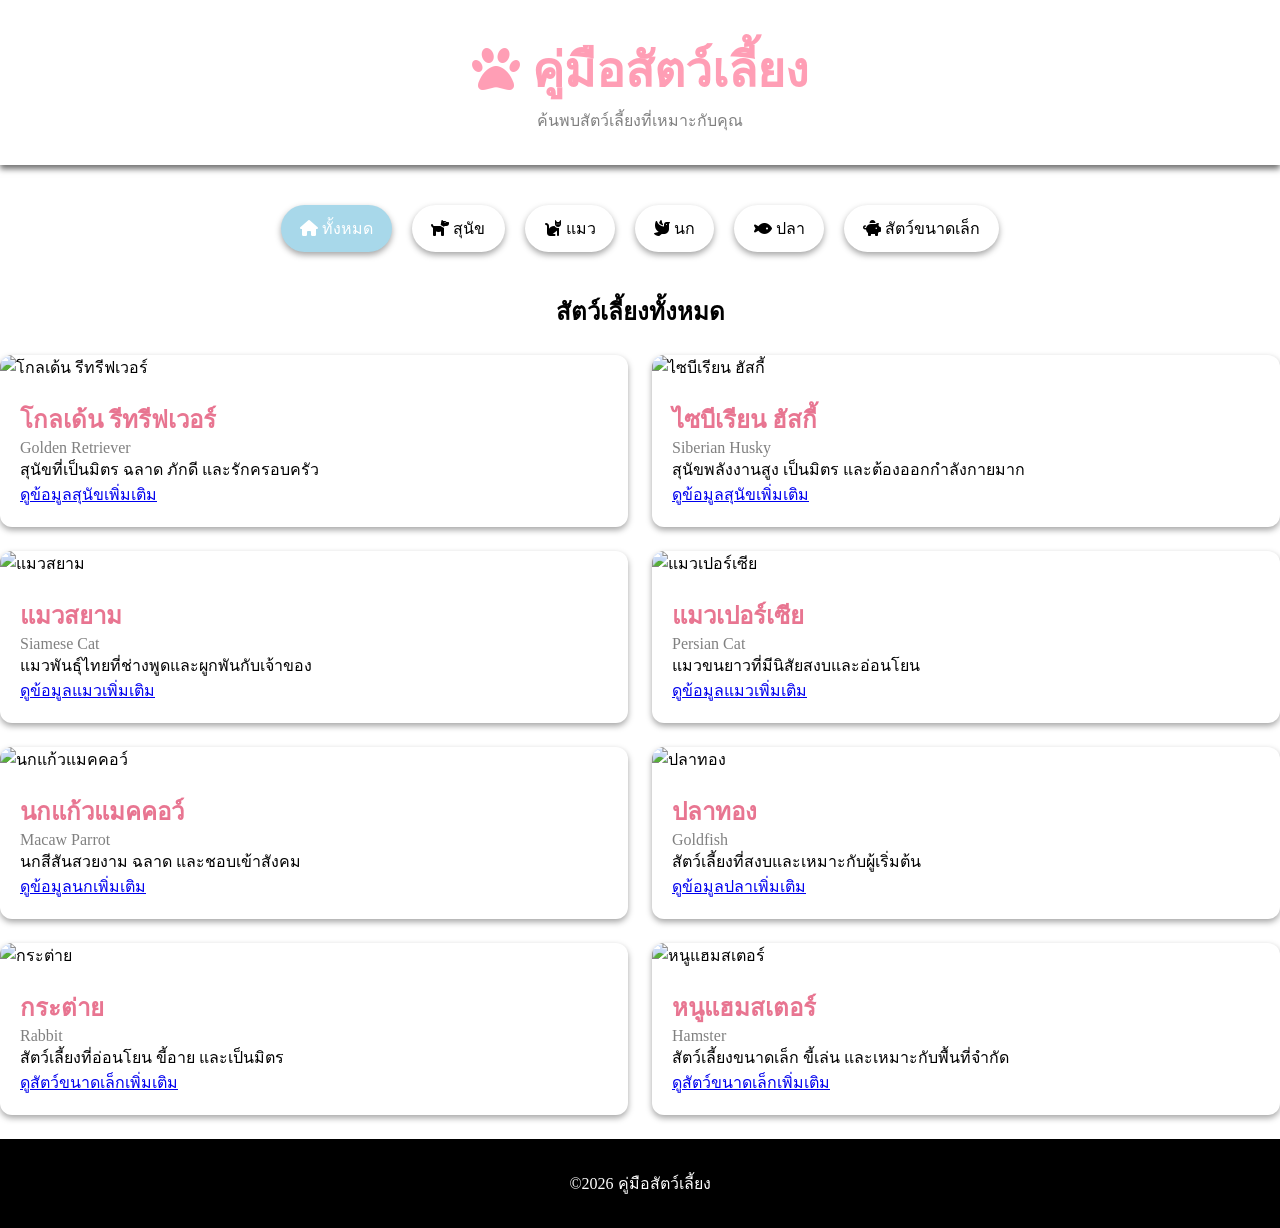
==== Pets01/index.html @ a149f825 "pets01" ====
<!DOCTYPE html>
<html lang="en">

<head>
    <meta charset="UTF-8">
    <meta name="viewport" content="width=device-width, initial-scale=1.0">
    <title>คู่มือสัตว์เลี้ยง</title>
    <link rel="stylesheet" href="css/style.css">
    <!-- Font Awesome Icons -->
    <link rel="stylesheet" href="https://cdnjs.cloudflare.com/ajax/libs/font-awesome/6.7.2/css/all.min.css">
</head>

<body>
    <header class="header">
        <div class="header-content">
            <h1 class="header-title"><i class="fa-solid fa-paw"></i> คู่มือสัตว์เลี้ยง</h1>
            <p class="header-subtitle">ค้นพบสัตว์เลี้ยงที่เหมาะกับคุณ</p>
        </div>
    </header>

    <!-----------Navber---------->
    <nav>
        <a href="index.html" class="active"><i class="fa-solid fa-house"></i> ทั้งหมด</a>
        <a href="Dog.html"><i class="fa-solid fa-dog"></i> สุนัข</a>
        <a href="Cat.html"><i class="fa-solid fa-cat"></i> แมว</a>
        <a href="Bird.html"><i class="fa-solid fa-dove"></i> นก</a>
        <a href="Fish.html"><i class="fa-solid fa-fish"></i> ปลา</a>
        <a href="small-pets.html"><i class="fa-solid fa-piggy-bank"></i> สัตว์ขนาดเล็ก</a>

    </nav>



    <main class="container">
        <h2 class="page-title">สัตว์เลี้ยงทั้งหมด</h2>



        <div class="pet-grid">
            <article class="pet-card">
                <img src="https://images.unsplash.com/photo-1734966213753-1b361564bab4?auto=format&amp;fit=crop&amp;w=1080&amp;q=80"
                    alt="โกลเด้น รีทรีฟเวอร์">

                <div class="pet-content">
                    <h2>โกลเด้น รีทรีฟเวอร์</h2>
                    <p class="breed">Golden Retriever</p>
                    <p>สุนัขที่เป็นมิตร ฉลาด ภักดี และรักครอบครัว</p>
                    <p><a href="dog.html">ดูข้อมูลสุนัขเพิ่มเติม</a></p>
                </div>
            </article>

            <article class="pet-card">
                <img src="https://images.unsplash.com/photo-1590419690008-905895e8fe0d?auto=format&amp;fit=crop&amp;w=1080&amp;q=80"
                    alt="ไซบีเรียน ฮัสกี้">

                <div class="pet-content">
                    <h2>ไซบีเรียน ฮัสกี้</h2>
                    <p class="breed">Siberian Husky</p>
                    <p>สุนัขพลังงานสูง เป็นมิตร และต้องออกกำลังกายมาก</p>
                    <p><a href="dog.html">ดูข้อมูลสุนัขเพิ่มเติม</a></p>
                </div>
            </article>

            <article class="pet-card">
                <img src="https://images.unsplash.com/photo-1568152950566-c1bf43f4ab28?auto=format&amp;fit=crop&amp;w=1080&amp;q=80"
                    alt="แมวสยาม">

                <div class="pet-content">
                    <h2>แมวสยาม</h2>
                    <p class="breed">Siamese Cat</p>
                    <p>แมวพันธุ์ไทยที่ช่างพูดและผูกพันกับเจ้าของ</p>
                    <p><a href="cat.html">ดูข้อมูลแมวเพิ่มเติม</a></p>
                </div>
            </article>

            <article class="pet-card">
                <img src="https://images.unsplash.com/photo-1585137173132-cf49e10ad27d?auto=format&amp;fit=crop&amp;w=1080&amp;q=80"
                    alt="แมวเปอร์เซีย">

                <div class="pet-content">
                    <h2>แมวเปอร์เซีย</h2>
                    <p class="breed">Persian Cat</p>
                    <p>แมวขนยาวที่มีนิสัยสงบและอ่อนโยน</p>
                    <p><a href="cat.html">ดูข้อมูลแมวเพิ่มเติม</a></p>
                </div>
            </article>

            <article class="pet-card">
                <img src="https://images.unsplash.com/photo-1584888890205-9b49eaf0c660?auto=format&amp;fit=crop&amp;w=1080&amp;q=80"
                    alt="นกแก้วแมคคอว์">

                <div class="pet-content">
                    <h2>นกแก้วแมคคอว์</h2>
                    <p class="breed">Macaw Parrot</p>
                    <p>นกสีสันสวยงาม ฉลาด และชอบเข้าสังคม</p>
                    <p><a href="bird.html">ดูข้อมูลนกเพิ่มเติม</a></p>
                </div>
            </article>

            <article class="pet-card">
                <img src="https://images.unsplash.com/photo-1592072467526-0506c6530493?auto=format&amp;fit=crop&amp;w=1080&amp;q=80"
                    alt="ปลาทอง">

                <div class="pet-content">
                    <h2>ปลาทอง</h2>
                    <p class="breed">Goldfish</p>
                    <p>สัตว์เลี้ยงที่สงบและเหมาะกับผู้เริ่มต้น</p>
                    <p><a href="fish.html">ดูข้อมูลปลาเพิ่มเติม</a></p>
                </div>
            </article>

            <article class="pet-card">
                <img src="https://images.unsplash.com/photo-1622349817799-067c32295df2?auto=format&amp;fit=crop&amp;w=1080&amp;q=80"
                    alt="กระต่าย">

                <div class="pet-content">
                    <h2>กระต่าย</h2>
                    <p class="breed">Rabbit</p>
                    <p>สัตว์เลี้ยงที่อ่อนโยน ขี้อาย และเป็นมิตร</p>
                    <p><a href="small-pets.html">ดูสัตว์ขนาดเล็กเพิ่มเติม</a></p>
                </div>
            </article>

            <article class="pet-card">
                <img src="https://images.unsplash.com/photo-1425082661705-1834bfd09dca?auto=format&amp;fit=crop&amp;w=1080&amp;q=80"
                    alt="หนูแฮมสเตอร์">

                <div class="pet-content">
                    <h2>หนูแฮมสเตอร์</h2>
                    <p class="breed">Hamster</p>
                    <p>สัตว์เลี้ยงขนาดเล็ก ขี้เล่น และเหมาะกับพื้นที่จำกัด</p>
                    <p><a href="small-pets.html">ดูสัตว์ขนาดเล็กเพิ่มเติม</a></p>
                </div>
            </article>
        </div>
    </main>




    <footer>
        <p>&copy;2026 คู่มือสัตว์เลี้ยง</p>
    </footer>
</body>

</html>
---- Pets01/css/style.css ----
* {
    box-sizing: border-box;
    margin: 0;
    padding: 0;
}

:root {
    /* สีหลักของเว็บไซต์ */
    --primary-color: #FF9EB5;       /* ชมพูพาสเทล */
    --primary-dark-color: #E87591;  /* ชมพูเข้ม */
    --secondary-color: #A8D8EA;     /* ฟ้าพาสเทล */

    /*สีข้อความ*/
    --mute-text-color:gray;
    --nav-text-color:black;
    --light-text-color:white;
    
    /*สีพื้นหลัง*/
    --header-bg-color:rgb(246, 230, 253);
    --light-bg-color:white;
    --footer-bg-color:black;
    
    /*สีเงา*/
    --header-shadow:0 4px 6px rgb(112, 112, 112);
    --card-shadow:0 3px 6px rgb(165, 165, 165);
}

.html {
    scroll-behavior: smooth;
    /*font-size: 16px;*/
}

.body {
    font-family: 'Segoe UI', Tahoma, Geneva, Verdana, sans-serif;
    line-height: 1.6;
    /*background: linear-gradient(135deg, #65acdb, #3bad67, #aee272);*/
    background-color: #FFF8FA;
}


.container {
    max-width: 1280px;
    margin: 0 auto;
}


/*===================================
                Header
======================================*/  
.header {
    background-color: rgba(255, 255, 255, 0.534);
    box-shadow: var(--header-shadow);

    position: sticky;
    top: 0;
    z-index: 10;

    backdrop-filter: blur(10px);
}

.header-content {
    text-align: center;
    
    padding-block: 2rem;
}

.header-title {
    color: var(--primary-color);
    font-size: clamp(2rem, 5vw ,3rem);
}

.header-subtitle {
    color: var(--mute-text-color);
}

/*===================================
                Navbar
======================================*/ 
nav {
    text-align: center;
    padding-block: 2rem;
}

nav a {
    text-decoration: none;

    color: var(--nav-text-color);
    background-color: var(--light-bg-color);
    padding: 0.7rem 1.2rem;
    margin: 0.5rem;

    border-radius: 999px;
    box-shadow: var(--card-shadow);

    cursor: pointer;

    transition: transform 0.5s, box-shadow 0.2s;
    display: inline-block;
    user-select: none;
}

nav a:hover {
    transform: translateY(-8px);
    box-shadow: 0 6px 14px gray;
}

nav a.active {
    background-color: var(--secondary-color);
    color: var(--light-text-color);
}
/*===================================
                Main
======================================*/ 

.page-title {
    text-align: center;
    margin-bottom: 1.5rem;
}

.pet-grid {
    display: grid;
    grid-template-columns: repeat(2, 1fr);
    gap: 1.5rem;
}

.pet-card {
    background-color: var(--light-bg-color);
    box-shadow: var(--card-shadow);

    border-radius: 0.75rem;
    overflow: hidden;

    transition: transform 0.3s;
}

.pet-card:hover{
    transform: translateY(-8px);

}

.pet-card img {
    height: 16.25rem;
    width: 100%;
    object-fit: cover;
}

.pet-content {
    padding: 1.25rem;
}

.pet-content h2{
    color: var(--primary-dark-color);

}

.breed {
    color: var(--mute-text-color);
}

/*===================================
                Footer
======================================*/ 

footer {
    padding-block: 2rem;
    background-color: var(--footer-bg-color);

    color: var(--light-text-color);
    margin-top: 1.5rem;

    text-align: center;
}
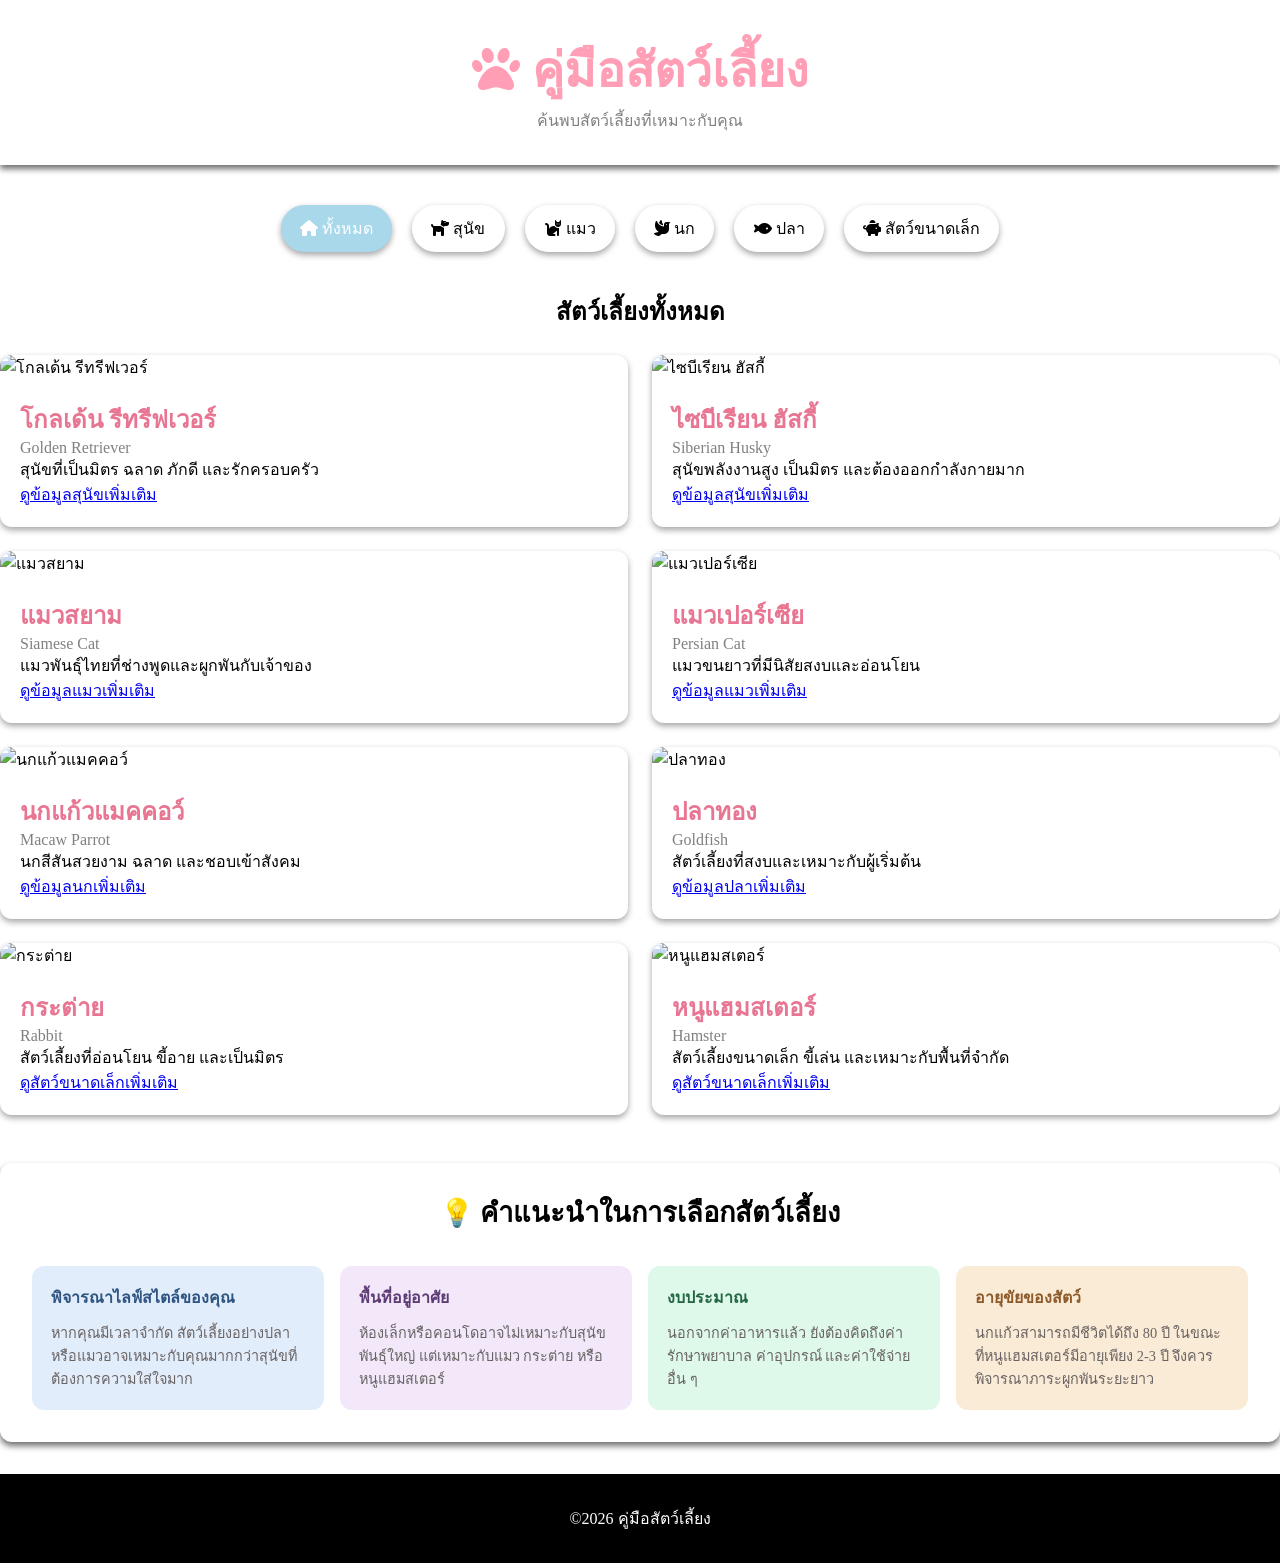
==== commit 68aebcc2: "advice" ====
--- a/Pets01/index.html
+++ b/Pets01/index.html
@@ -21,10 +21,10 @@
     <!-----------Navber---------->
     <nav>
         <a href="index.html" class="active"><i class="fa-solid fa-house"></i> ทั้งหมด</a>
-        <a href="Dog.html"><i class="fa-solid fa-dog"></i> สุนัข</a>
-        <a href="Cat.html"><i class="fa-solid fa-cat"></i> แมว</a>
-        <a href="Bird.html"><i class="fa-solid fa-dove"></i> นก</a>
-        <a href="Fish.html"><i class="fa-solid fa-fish"></i> ปลา</a>
+        <a href="dog.html"><i class="fa-solid fa-dog"></i> สุนัข</a>
+        <a href="cat.html"><i class="fa-solid fa-cat"></i> แมว</a>
+        <a href="bird.html"><i class="fa-solid fa-dove"></i> นก</a>
+        <a href="fish.html"><i class="fa-solid fa-fish"></i> ปลา</a>
         <a href="small-pets.html"><i class="fa-solid fa-piggy-bank"></i> สัตว์ขนาดเล็ก</a>
 
     </nav>
@@ -132,9 +132,36 @@
                     <p><a href="small-pets.html">ดูสัตว์ขนาดเล็กเพิ่มเติม</a></p>
                 </div>
             </article>
+
         </div>
     </main>
+    
+    <div class="advice-container">
+        <h2 class="advice-title">💡 คำแนะนำในการเลือกสัตว์เลี้ยง</h2>
+        <div class="advice-grid">
+            <div class="advice-card">
+                <h3>พิจารณาไลฟ์สไตล์ของคุณ</h3>
+                <p>หากคุณมีเวลาจำกัด สัตว์เลี้ยงอย่างปลาหรือแมวอาจเหมาะกับคุณมากกว่าสุนัขที่ต้องการความใส่ใจมาก</p>
+            </div>
 
+            <div class="advice-card">
+                <h3>พื้นที่อยู่อาศัย</h3>
+                <p>ห้องเล็กหรือคอนโดอาจไม่เหมาะกับสุนัขพันธุ์ใหญ่ แต่เหมาะกับแมว กระต่าย หรือหนูแฮมสเตอร์</p>
+            </div>
+
+            <div class="advice-card">
+                <h3>งบประมาณ</h3>
+                <p>นอกจากค่าอาหารแล้ว ยังต้องคิดถึงค่ารักษาพยาบาล ค่าอุปกรณ์ และค่าใช้จ่ายอื่น ๆ</p>
+            </div>
+
+            <div class="advice-card">
+                <h3>อายุขัยของสัตว์</h3>
+                <p>นกแก้วสามารถมีชีวิตได้ถึง 80 ปี ในขณะที่หนูแฮมสเตอร์มีอายุเพียง 2-3 ปี จึงควรพิจารณาภาระผูกพันระยะยาว</p>
+            </div>
+        </div>
+
+    </div>
+    
 
 
 
--- a/Pets01/css/style.css
+++ b/Pets01/css/style.css
@@ -112,6 +112,10 @@
                 Main
 ======================================*/ 
 
+.container {
+    margin-bottom: 3rem;
+}
+
 .page-title {
     text-align: center;
     margin-bottom: 1.5rem;
@@ -157,6 +161,90 @@
     color: var(--mute-text-color);
 }
 
+/*==================================
+            Advice-container
+=====================================*/
+
+.advice-container {
+    border-radius: 0.75rem;
+    max-width: 1280px;
+    margin: auto;
+    background-color: #ffffff;
+    box-shadow: var(--header-shadow);
+}
+
+.advice-title {
+    text-align: center;
+    font-size: 1.7rem;
+    padding-top: 1.7rem;
+}
+
+.advice-grid {
+    display: grid;
+    grid-template-columns: repeat(4, 1fr); 
+    gap: 1rem;
+    margin: 2rem;
+    padding-bottom: 2rem;
+}
+
+.advice-card {
+    padding: 1.2rem;
+    border-radius: 12px;
+    color: #333333;
+}
+
+.advice-card h3 {
+  font-size: 1rem;
+  margin-top: 0;
+  margin-bottom: 12px;
+  color: #050505; 
+  font-weight: 600;
+}
+
+.advice-card p {
+  font-size: 0.9rem;
+  margin: 0;
+  color: #696363;
+  line-height: 1.6;
+}
+
+/* ---------------------------------------------------
+   กำหนดสีพื้นหลังการ์ด และ สีของหัวข้อ (h3)
+   --------------------------------------------------- */
+
+/* 1. การ์ดใบแรก - สีฟ้า */
+.advice-grid .advice-card:nth-child(1) {
+    background-color: #e2edfb; 
+}
+.advice-grid .advice-card:nth-child(1) h3 {
+    color: #2e5481; /* สีฟ้าเข้ม */
+}
+
+/* 2. การ์ดใบที่สอง - สีม่วง */
+.advice-grid .advice-card:nth-child(2) {
+    background-color: #f3e8fa; 
+}
+.advice-grid .advice-card:nth-child(2) h3 {
+    color: #5d3b75; /* สีม่วงเข้ม */
+}
+
+/* 3. การ์ดใบที่สาม - สีเขียว */
+.advice-grid .advice-card:nth-child(3) {
+    background-color: #def8e9; 
+}
+.advice-grid .advice-card:nth-child(3) h3 {
+    color: #256643; /* สีเขียวเข้ม */
+}
+
+/* 4. การ์ดใบที่สี่ - สีส้มพีช */
+.advice-grid .advice-card:nth-child(4) {
+    background-color: #faebd6; 
+}
+.advice-grid .advice-card:nth-child(4) h3 {
+    color: #8c5a2b; /* สีน้ำตาล/ส้มเข้ม */
+}
+
+
 /*===================================
                 Footer
 ======================================*/ 
